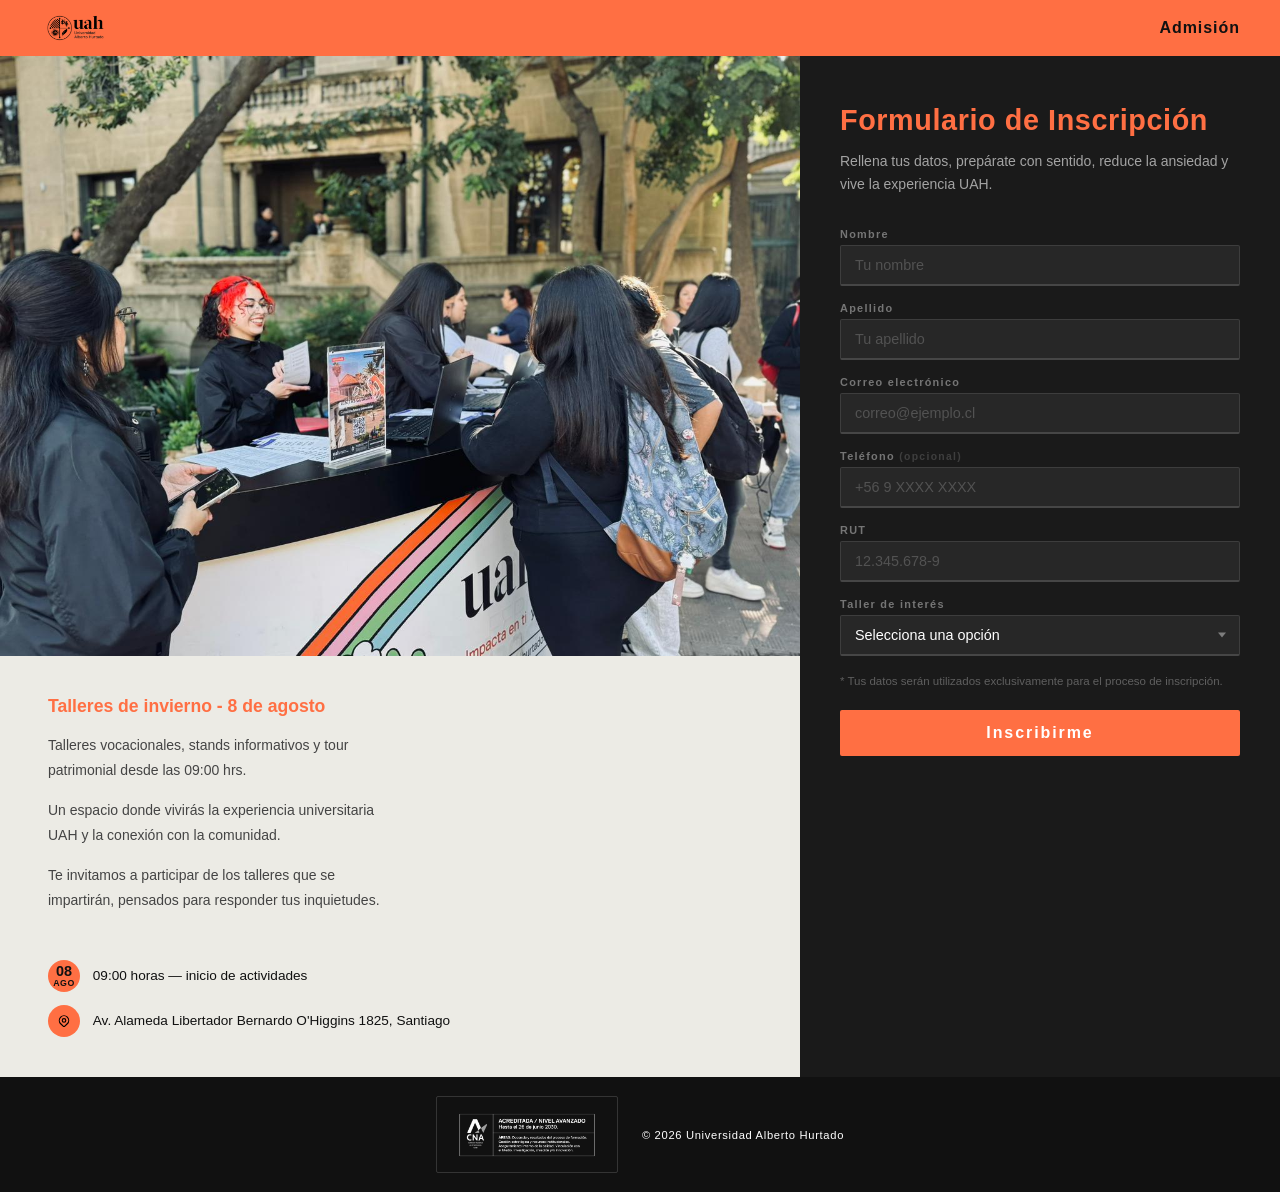
==== talleres-de-invierno/index.html @ 04c04ea0 "Added: Talleres de invierno Agregado formulario Talleres de invierno" ====
<!doctype html>
<html lang="es">
  <head>
    <meta charset="UTF-8" />
    <meta name="viewport" content="width=device-width, initial-scale=1.0" />
    <title>Talleres UAH · Inscripción</title>
    <link rel="stylesheet" href="../shared/styles.css" />
  </head>
  <body>
    <div id="form-app"></div>

    <script type="module">
      import { initForm } from "../shared/form-engine.js";

      const config = {
        // ── Encabezado ──────────────────────────────────────────────────────
        tituloImagen: "../talleres-de-invierno/assets/img/main-image.jpeg",

        // ── Info evento ─────────────────────────────────────────────────────
        descripcionTitulo: "Talleres de invierno - 8 de agosto",
        descripcion: [
          "Talleres vocacionales, stands informativos y tour patrimonial desde las 09:00 hrs.",
          "Un espacio donde vivirás la experiencia universitaria UAH y la conexión con la comunidad.",
          "Te invitamos a participar de los talleres que se impartirán, pensados para responder tus inquietudes.",
        ],
        meta: [
          {
            tipo: "fecha",
            valor: "08 AGO",
            texto: "09:00 horas — inicio de actividades",
          },
          {
            tipo: "ubicacion",
            texto: "Av. Alameda Libertador Bernardo O'Higgins 1825, Santiago",
          },
        ],

        // ── Formulario ──────────────────────────────────────────────────────
        subtitulo:
          "Rellena tus datos, prepárate con sentido, reduce la ansiedad y vive la experiencia UAH.",
        botonTexto: "Inscribirme",
        notaLegal:
          "Tus datos serán utilizados exclusivamente para el proceso de inscripción.",

        hubspot: {
          portalId: "51242713",
          formGuid: "7060729a-af75-41ef-af87-301948c11def",
        },
        sheets: {
          webhookUrl:
            "https://script.google.com/macros/s/AKfycbxPvkuygbdoj_zRcAdfvLyl3BcXq8dLfC-kDZzUG_7i_4_6j2fD11Jiq50fpwZp4S1u/exec",
        },
        interes: "Taller UAH",

        campos: [
          {
            id: "firstname",
            label: "Nombre",
            tipo: "text",
            requerido: true,
            placeholder: "Tu nombre",
          },
          {
            id: "lastname",
            label: "Apellido",
            tipo: "text",
            requerido: true,
            placeholder: "Tu apellido",
          },
          {
            id: "email",
            label: "Correo electrónico",
            tipo: "email",
            requerido: true,
            placeholder: "correo@ejemplo.cl",
          },
          {
            id: "phone",
            label: "Teléfono",
            tipo: "tel",
            requerido: false,
            placeholder: "+56 9 XXXX XXXX",
          },
          {
            id: "rut",
            label: "RUT",
            tipo: "rut",
            requerido: true,
            placeholder: "12.345.678-9",
          },
          {
            id: "taller_interes",
            label: "Taller de interés",
            tipo: "select",
            requerido: true,
            opciones: [
              "Taller de Pintura",
              "Taller de Fotografía",
              "Taller de Teatro",
              "Taller de Escritura Creativa",
              "Taller de Música",
            ],
          },
        ],
      };

      initForm(config);
    </script>
  </body>
</html>
---- shared/styles.css ----
@font-face {
  font-family: 'ReplicaStd';
  src: url('../assets/fonts/ReplicaStd-Regular.woff2') format('woff2');
  font-weight: 400;
}
@font-face {
  font-family: 'ReplicaStd';
  src: url('../assets/fonts/ReplicaStd-Bold.woff2') format('woff2');
  font-weight: 700;
}

*, *::before, *::after { box-sizing: border-box; margin: 0; padding: 0; }

:root {
  --orange:     #FF6F43;
  --orange-dk:  #E5643D;
  --beige:      #ecebe5;
  --black:      #111111;
  --dark:       #1a1a1a;
  --white:      #ffffff;
  --muted:      #888880;
  --border:     rgba(255,255,255,0.12);
  --radius:     2px;
}

html { font-size: 16px; scroll-behavior: smooth; }

body {
  font-family: 'ReplicaStd', sans-serif;
  background: var(--beige);
  color: var(--black);
  min-height: 100vh;
  display: flex;
  flex-direction: column;
}

/* ── Header ─────────────────────────────────── */
.site-header {
  background: var(--orange);
  padding: 0 2.5rem;
  height: 56px;
  display: flex;
  align-items: center;
  justify-content: space-between;
  position: sticky;
  top: 0;
  z-index: 100;
}

.site-header .logo img {
  height: 40px;
  display: block;
}

.site-header .header-tag {
  font-family: 'ReplicaStd', sans-serif;
  font-weight: 700;
  font-size: 1rem;
  letter-spacing: 0.06em;
  color: var(--black);
}

/* ── Layout principal ────────────────────────── */
.page-layout {
  display: grid;
  grid-template-columns: 1fr 480px;
  grid-template-rows: auto 1fr;
  grid-template-areas:
    "imagen    formulario"
    "info      formulario";
  flex: 1;
  min-height: calc(100vh - 56px);
}

.titulo-imagen-block {
  grid-area: imagen;
  overflow: hidden;
}

.titulo-imagen-block img {
  width: 100%;
  height: 100%;
  object-fit: cover;
  display: block;
}

.event-col {
  grid-area: info;
  background: var(--beige);
  display: flex;
  flex-direction: column;
  padding: 2.5rem 3rem;
  gap: 0;
}

.form-col {
  grid-area: formulario;
  background: var(--dark);
  padding: 3rem 2.5rem;
  display: flex;
  flex-direction: column;
}

/* ── Info evento ─────────────────────────────── */
.event-description h2 {
  color: var(--orange);
  font-size: 1.1rem;
  font-weight: 700;
  margin-bottom: 1rem;
}

.event-description p {
  font-size: 0.875rem;
  font-weight: 300;
  line-height: 1.75;
  color: #444;
  margin-bottom: 1rem;
  max-width: 44ch;
}

.event-meta {
  margin-top: auto;
  padding-top: 2rem;
  display: flex;
  flex-direction: column;
  gap: 0.8rem;
}

.event-meta-item {
  display: flex;
  align-items: flex-start;
  gap: 0.8rem;
  font-size: 0.85rem;
  color: var(--black);
  font-weight: 400;
}

.event-meta-dot {
  width: 32px;
  height: 32px;
  background: var(--orange);
  border-radius: 50%;
  display: flex;
  align-items: center;
  justify-content: center;
  flex-shrink: 0;
  color: var(--black);
}

.event-meta-dot.date {
  flex-direction: column;
  gap: 0;
}

.event-meta-dot .day {
  font-family: 'ReplicaStd', sans-serif;
  font-weight: 700;
  font-size: 0.9rem;
  line-height: 1;
}

.event-meta-dot .month {
  font-family: 'ReplicaStd', sans-serif;
  font-weight: 600;
  font-size: 0.55rem;
  letter-spacing: 0.05em;
  line-height: 1;
}

.event-meta-text {
  padding-top: 6px;
  line-height: 1.5;
}

/* ── Formulario ──────────────────────────────── */
.form-col-header {
  margin-bottom: 2rem;
}

.form-col-header h2 {
  font-family: 'ReplicaStd', sans-serif;
  font-weight: 700;
  font-size: 1.8rem;
  color: var(--orange);
  letter-spacing: 0.02em;
  margin-bottom: 0.8rem;
}

.form-col-header p {
  font-size: 0.875rem;
  font-weight: 300;
  line-height: 1.65;
  color: rgba(255,255,255,0.6);
}

/* ── Campos ──────────────────────────────────── */
.field-group {
  margin-bottom: 1rem;
  position: relative;
}

.field-group label {
  display: block;
  font-size: 0.68rem;
  font-weight: 600;
  letter-spacing: 0.12em;
  color: rgba(255,255,255,0.4);
  margin-bottom: 5px;
  transition: color 0.2s;
}

.field-group:focus-within label { color: var(--orange); }
.field-group.error label { color: #ff6b6b; }

.field-group input,
.field-group select {
  width: 100%;
  padding: 11px 14px;
  font-family: 'ReplicaStd', sans-serif;
  font-size: 0.9rem;
  font-weight: 400;
  color: var(--white);
  background: rgba(255,255,255,0.06);
  border: 1px solid rgba(255,255,255,0.1);
  border-bottom: 2px solid rgba(255,255,255,0.15);
  border-radius: var(--radius);
  outline: none;
  transition: border-color 0.2s, background 0.2s;
  appearance: none;
  -webkit-appearance: none;
}

.field-group input::placeholder { color: rgba(255,255,255,0.2); }

.field-group input:focus,
.field-group select:focus {
  border-bottom-color: var(--orange);
  background: rgba(255,255,255,0.08);
}

.field-group.error input,
.field-group.error select {
  border-bottom-color: #ff6b6b;
}

.field-group select option {
  background: var(--dark);
  color: var(--white);
}

.select-wrapper { position: relative; }
.select-wrapper::after {
  content: '';
  position: absolute;
  right: 14px;
  top: 50%;
  transform: translateY(-50%);
  width: 0; height: 0;
  border-left: 4px solid transparent;
  border-right: 4px solid transparent;
  border-top: 5px solid rgba(255,255,255,0.4);
  pointer-events: none;
}

.field-error {
  font-size: 0.7rem;
  color: #ff6b6b;
  margin-top: 4px;
  display: none;
  letter-spacing: 0.04em;
}
.field-group.error .field-error { display: block; }

/* ── Nota legal ──────────────────────────────── */
.form-legal {
  font-size: 0.72rem;
  color: rgba(255,255,255,0.3);
  line-height: 1.6;
  margin: 0.5rem 0 1.2rem;
}

/* ── Submit ──────────────────────────────────── */
.btn-submit {
  width: 100%;
  padding: 14px;
  background: var(--orange);
  color: var(--white);
  font-family: 'ReplicaStd', sans-serif;
  font-size: 1rem;
  font-weight: 700;
  letter-spacing: 0.12em;
  border: none;
  border-radius: var(--radius);
  cursor: pointer;
  transition: background 0.2s, transform 0.1s;
  display: flex;
  align-items: center;
  justify-content: center;
  gap: 10px;
}

.btn-submit:hover { background: var(--orange-dk); }
.btn-submit:active { transform: scale(0.99); }
.btn-submit:disabled { opacity: 0.5; cursor: not-allowed; }

.spinner {
  width: 16px; height: 16px;
  border: 2px solid rgba(255,255,255,0.35);
  border-top-color: #fff;
  border-radius: 50%;
  animation: spin 0.7s linear infinite;
  display: none;
}
.loading .spinner { display: block; }
@keyframes spin { to { transform: rotate(360deg); } }

/* ── Éxito ───────────────────────────────────── */
.success-screen {
  display: none;
  padding: 3rem 1rem;
  text-align: center;
  flex: 1;
  align-items: center;
  justify-content: center;
  flex-direction: column;
  gap: 1rem;
}
.success-screen.visible { display: flex; }

.success-icon {
  width: 56px; height: 56px;
  background: var(--orange);
  border-radius: 50%;
  display: flex;
  align-items: center;
  justify-content: center;
  animation: pop 0.4s cubic-bezier(0.175,0.885,0.32,1.275);
}
@keyframes pop {
  from { transform: scale(0); opacity: 0; }
  to   { transform: scale(1); opacity: 1; }
}

.success-screen h2 {
  font-family: 'ReplicaStd', sans-serif;
  font-weight: 700;
  font-size: 1.8rem;
  color: var(--white);
}
.success-screen p {
  font-size: 0.875rem;
  color: rgba(255,255,255,0.5);
  line-height: 1.7;
}

/* ── Footer ──────────────────────────────────── */
.site-footer {
  background: var(--black);
  padding: 1.2rem 2.5rem;
  display: flex;
  align-items: center;
  justify-content: center;
  gap: 1.5rem;
}

.footer-accreditation {
  display: flex;
  align-items: center;
  border: 1px solid rgba(255,255,255,0.15);
  padding: 0.6rem 1rem;
  border-radius: var(--radius);
}

.footer-accreditation img {
  height: 56px;
  display: block;
}

.footer-copy {
  font-size: 0.7rem;
  color: var(--white);
  letter-spacing: 0.06em;
}

/* ── Responsive ──────────────────────────────── */
@media (max-width: 860px) {
  .page-layout {
    grid-template-columns: 1fr;
    grid-template-areas:
      "imagen"
      "formulario"
      "info";
  }

  .titulo-imagen-block img {
    height: auto;
    object-fit: unset;
  }

  .form-col {
    padding: 2rem 1.5rem;
  }

  .event-col {
    padding: 2rem 1.5rem;
  }

  .site-footer {
    flex-direction: column;
    gap: 1rem;
    text-align: center;
    padding: 1.5rem;
  }
}
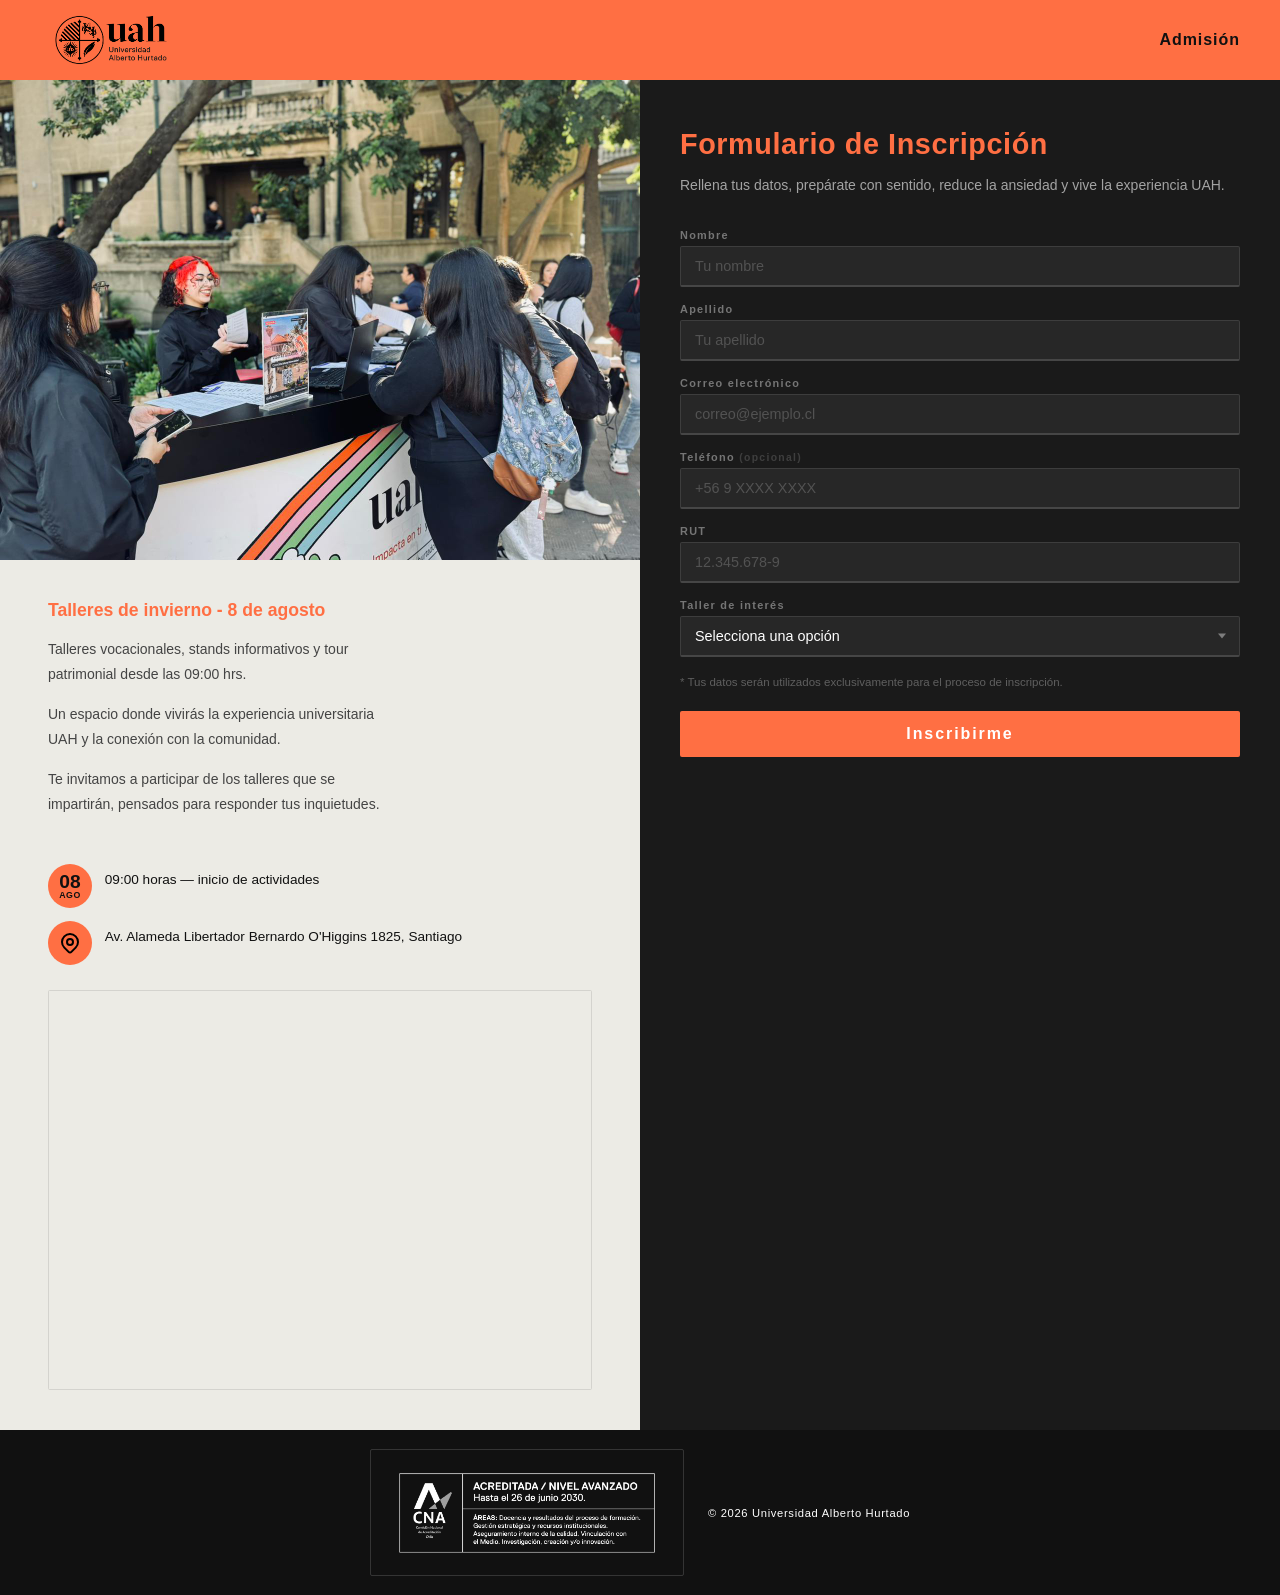
==== commit b3a43138: "Feature: Mapa de ubicación Agregado mapa de ubicación y mejora de estilos." ====
--- a/talleres-de-invierno/index.html
+++ b/talleres-de-invierno/index.html
@@ -32,6 +32,7 @@
           {
             tipo: "ubicacion",
             texto: "Av. Alameda Libertador Bernardo O'Higgins 1825, Santiago",
+            mapa: "https://www.google.com/maps/embed?pb=!1m18!1m12!1m3!1d3329.15053544463!2d-70.66482132346165!3d-33.44538439725422!2m3!1f0!2f0!3f0!3m2!1i1024!2i768!4f13.1!3m3!1m2!1s0x9662c5a99eb0004f%3A0xab9c121045daa3c6!2sAv.%20Alameda%20Libertador%20Bernardo%20O&#39;Higgins%201825%2C%20Santiago%2C%20Regi%C3%B3n%20Metropolitana!5e0!3m2!1sen!2scl!4v1780026179388!5m2!1sen!2scl",
           },
         ],
 
--- a/shared/styles.css
+++ b/shared/styles.css
@@ -1,32 +1,41 @@
 @font-face {
-  font-family: 'ReplicaStd';
-  src: url('../assets/fonts/ReplicaStd-Regular.woff2') format('woff2');
+  font-family: "ReplicaStd";
+  src: url("../assets/fonts/ReplicaStd-Regular.woff2") format("woff2");
   font-weight: 400;
 }
 @font-face {
-  font-family: 'ReplicaStd';
-  src: url('../assets/fonts/ReplicaStd-Bold.woff2') format('woff2');
-  font-weight: 700;
-}
-
-*, *::before, *::after { box-sizing: border-box; margin: 0; padding: 0; }
+  font-family: "ReplicaStd";
+  src: url("../assets/fonts/ReplicaStd-Bold.woff2") format("woff2");
+  font-weight: 700;
+}
+
+*,
+*::before,
+*::after {
+  box-sizing: border-box;
+  margin: 0;
+  padding: 0;
+}
 
 :root {
-  --orange:     #FF6F43;
-  --orange-dk:  #E5643D;
-  --beige:      #ecebe5;
-  --black:      #111111;
-  --dark:       #1a1a1a;
-  --white:      #ffffff;
-  --muted:      #888880;
-  --border:     rgba(255,255,255,0.12);
-  --radius:     2px;
-}
-
-html { font-size: 16px; scroll-behavior: smooth; }
+  --orange: #ff6f43;
+  --orange-dk: #e5643d;
+  --beige: #ecebe5;
+  --black: #111111;
+  --dark: #1a1a1a;
+  --white: #ffffff;
+  --muted: #888880;
+  --border: rgba(255, 255, 255, 0.12);
+  --radius: 2px;
+}
+
+html {
+  font-size: 16px;
+  scroll-behavior: smooth;
+}
 
 body {
-  font-family: 'ReplicaStd', sans-serif;
+  font-family: "ReplicaStd", sans-serif;
   background: var(--beige);
   color: var(--black);
   min-height: 100vh;
@@ -38,7 +47,7 @@
 .site-header {
   background: var(--orange);
   padding: 0 2.5rem;
-  height: 56px;
+  height: auto;
   display: flex;
   align-items: center;
   justify-content: space-between;
@@ -48,12 +57,12 @@
 }
 
 .site-header .logo img {
-  height: 40px;
+  height: 80px;
   display: block;
 }
 
 .site-header .header-tag {
-  font-family: 'ReplicaStd', sans-serif;
+  font-family: "ReplicaStd", sans-serif;
   font-weight: 700;
   font-size: 1rem;
   letter-spacing: 0.06em;
@@ -63,7 +72,7 @@
 /* ── Layout principal ────────────────────────── */
 .page-layout {
   display: grid;
-  grid-template-columns: 1fr 480px;
+  grid-template-columns: 1fr 1fr;
   grid-template-rows: auto 1fr;
   grid-template-areas:
     "imagen    formulario"
@@ -136,8 +145,8 @@
 }
 
 .event-meta-dot {
-  width: 32px;
-  height: 32px;
+  width: 44px;
+  height: 44px;
   background: var(--orange);
   border-radius: 50%;
   display: flex;
@@ -153,14 +162,14 @@
 }
 
 .event-meta-dot .day {
-  font-family: 'ReplicaStd', sans-serif;
-  font-weight: 700;
-  font-size: 0.9rem;
+  font-family: "ReplicaStd", sans-serif;
+  font-weight: 700;
+  font-size: 1.2rem;
   line-height: 1;
 }
 
 .event-meta-dot .month {
-  font-family: 'ReplicaStd', sans-serif;
+  font-family: "ReplicaStd", sans-serif;
   font-weight: 600;
   font-size: 0.55rem;
   letter-spacing: 0.05em;
@@ -171,14 +180,26 @@
   padding-top: 6px;
   line-height: 1.5;
 }
-
+.map-container {
+  width: 100%;
+  margin-top: 25px;
+  border-radius: var(--radius);
+  overflow: hidden;
+}
+
+.map-container iframe {
+  display: block;
+  width: 100% !important;
+  height: 400px; /* 👈 Súbelo aquí hasta que se vea del tamaño que quieres */
+  border: 1px solid rgba(0, 0, 0, 0.1);
+}
 /* ── Formulario ──────────────────────────────── */
 .form-col-header {
   margin-bottom: 2rem;
 }
 
 .form-col-header h2 {
-  font-family: 'ReplicaStd', sans-serif;
+  font-family: "ReplicaStd", sans-serif;
   font-weight: 700;
   font-size: 1.8rem;
   color: var(--orange);
@@ -190,7 +211,7 @@
   font-size: 0.875rem;
   font-weight: 300;
   line-height: 1.65;
-  color: rgba(255,255,255,0.6);
+  color: rgba(255, 255, 255, 0.6);
 }
 
 /* ── Campos ──────────────────────────────────── */
@@ -204,38 +225,46 @@
   font-size: 0.68rem;
   font-weight: 600;
   letter-spacing: 0.12em;
-  color: rgba(255,255,255,0.4);
+  color: rgba(255, 255, 255, 0.4);
   margin-bottom: 5px;
   transition: color 0.2s;
 }
 
-.field-group:focus-within label { color: var(--orange); }
-.field-group.error label { color: #ff6b6b; }
+.field-group:focus-within label {
+  color: var(--orange);
+}
+.field-group.error label {
+  color: #ff6b6b;
+}
 
 .field-group input,
 .field-group select {
   width: 100%;
   padding: 11px 14px;
-  font-family: 'ReplicaStd', sans-serif;
+  font-family: "ReplicaStd", sans-serif;
   font-size: 0.9rem;
   font-weight: 400;
   color: var(--white);
-  background: rgba(255,255,255,0.06);
-  border: 1px solid rgba(255,255,255,0.1);
-  border-bottom: 2px solid rgba(255,255,255,0.15);
+  background: rgba(255, 255, 255, 0.06);
+  border: 1px solid rgba(255, 255, 255, 0.1);
+  border-bottom: 2px solid rgba(255, 255, 255, 0.15);
   border-radius: var(--radius);
   outline: none;
-  transition: border-color 0.2s, background 0.2s;
+  transition:
+    border-color 0.2s,
+    background 0.2s;
   appearance: none;
   -webkit-appearance: none;
 }
 
-.field-group input::placeholder { color: rgba(255,255,255,0.2); }
+.field-group input::placeholder {
+  color: rgba(255, 255, 255, 0.2);
+}
 
 .field-group input:focus,
 .field-group select:focus {
   border-bottom-color: var(--orange);
-  background: rgba(255,255,255,0.08);
+  background: rgba(255, 255, 255, 0.08);
 }
 
 .field-group.error input,
@@ -248,17 +277,20 @@
   color: var(--white);
 }
 
-.select-wrapper { position: relative; }
+.select-wrapper {
+  position: relative;
+}
 .select-wrapper::after {
-  content: '';
+  content: "";
   position: absolute;
   right: 14px;
   top: 50%;
   transform: translateY(-50%);
-  width: 0; height: 0;
+  width: 0;
+  height: 0;
   border-left: 4px solid transparent;
   border-right: 4px solid transparent;
-  border-top: 5px solid rgba(255,255,255,0.4);
+  border-top: 5px solid rgba(255, 255, 255, 0.4);
   pointer-events: none;
 }
 
@@ -269,12 +301,14 @@
   display: none;
   letter-spacing: 0.04em;
 }
-.field-group.error .field-error { display: block; }
+.field-group.error .field-error {
+  display: block;
+}
 
 /* ── Nota legal ──────────────────────────────── */
 .form-legal {
   font-size: 0.72rem;
-  color: rgba(255,255,255,0.3);
+  color: rgba(255, 255, 255, 0.3);
   line-height: 1.6;
   margin: 0.5rem 0 1.2rem;
 }
@@ -285,34 +319,50 @@
   padding: 14px;
   background: var(--orange);
   color: var(--white);
-  font-family: 'ReplicaStd', sans-serif;
+  font-family: "ReplicaStd", sans-serif;
   font-size: 1rem;
   font-weight: 700;
   letter-spacing: 0.12em;
   border: none;
   border-radius: var(--radius);
   cursor: pointer;
-  transition: background 0.2s, transform 0.1s;
+  transition:
+    background 0.2s,
+    transform 0.1s;
   display: flex;
   align-items: center;
   justify-content: center;
   gap: 10px;
 }
 
-.btn-submit:hover { background: var(--orange-dk); }
-.btn-submit:active { transform: scale(0.99); }
-.btn-submit:disabled { opacity: 0.5; cursor: not-allowed; }
+.btn-submit:hover {
+  background: var(--orange-dk);
+}
+.btn-submit:active {
+  transform: scale(0.99);
+}
+.btn-submit:disabled {
+  opacity: 0.5;
+  cursor: not-allowed;
+}
 
 .spinner {
-  width: 16px; height: 16px;
-  border: 2px solid rgba(255,255,255,0.35);
+  width: 16px;
+  height: 16px;
+  border: 2px solid rgba(255, 255, 255, 0.35);
   border-top-color: #fff;
   border-radius: 50%;
   animation: spin 0.7s linear infinite;
   display: none;
 }
-.loading .spinner { display: block; }
-@keyframes spin { to { transform: rotate(360deg); } }
+.loading .spinner {
+  display: block;
+}
+@keyframes spin {
+  to {
+    transform: rotate(360deg);
+  }
+}
 
 /* ── Éxito ───────────────────────────────────── */
 .success-screen {
@@ -325,31 +375,40 @@
   flex-direction: column;
   gap: 1rem;
 }
-.success-screen.visible { display: flex; }
+.success-screen.visible {
+  display: flex;
+}
 
 .success-icon {
-  width: 56px; height: 56px;
+  width: 56px;
+  height: 56px;
   background: var(--orange);
   border-radius: 50%;
   display: flex;
   align-items: center;
   justify-content: center;
-  animation: pop 0.4s cubic-bezier(0.175,0.885,0.32,1.275);
+  animation: pop 0.4s cubic-bezier(0.175, 0.885, 0.32, 1.275);
 }
 @keyframes pop {
-  from { transform: scale(0); opacity: 0; }
-  to   { transform: scale(1); opacity: 1; }
+  from {
+    transform: scale(0);
+    opacity: 0;
+  }
+  to {
+    transform: scale(1);
+    opacity: 1;
+  }
 }
 
 .success-screen h2 {
-  font-family: 'ReplicaStd', sans-serif;
+  font-family: "ReplicaStd", sans-serif;
   font-weight: 700;
   font-size: 1.8rem;
   color: var(--white);
 }
 .success-screen p {
   font-size: 0.875rem;
-  color: rgba(255,255,255,0.5);
+  color: rgba(255, 255, 255, 0.5);
   line-height: 1.7;
 }
 
@@ -366,13 +425,13 @@
 .footer-accreditation {
   display: flex;
   align-items: center;
-  border: 1px solid rgba(255,255,255,0.15);
+  border: 1px solid rgba(255, 255, 255, 0.15);
   padding: 0.6rem 1rem;
   border-radius: var(--radius);
 }
 
 .footer-accreditation img {
-  height: 56px;
+  height: 106px;
   display: block;
 }
 
@@ -411,4 +470,4 @@
     text-align: center;
     padding: 1.5rem;
   }
-}+}
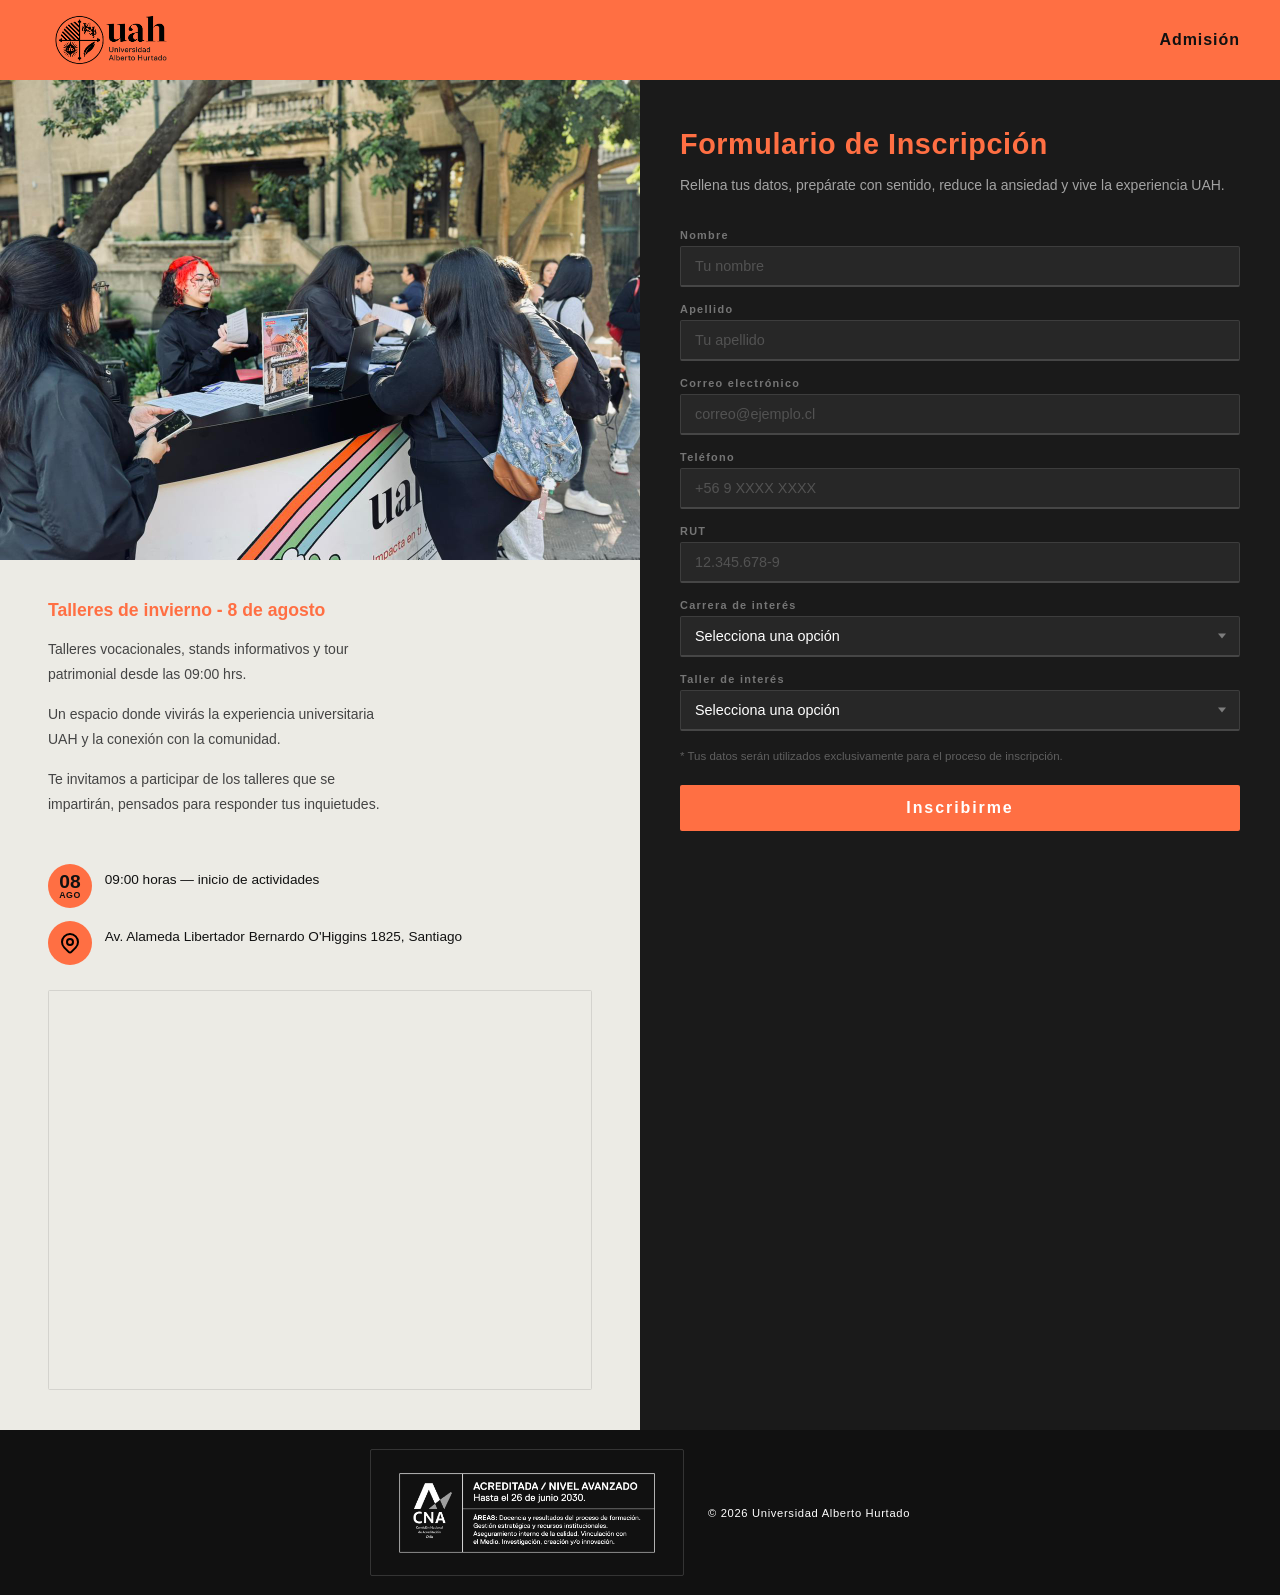
==== commit 222da9c9: "Feat: Formulario Taller de invierno Agregados estilos y config" ====
--- a/talleres-de-invierno/index.html
+++ b/talleres-de-invierno/index.html
@@ -79,7 +79,7 @@
             id: "phone",
             label: "Teléfono",
             tipo: "tel",
-            requerido: false,
+            requerido: true,
             placeholder: "+56 9 XXXX XXXX",
           },
           {
@@ -90,17 +90,52 @@
             placeholder: "12.345.678-9",
           },
           {
+            id: "carrera_interes",
+            label: "Carrera de interés",
+            tipo: "select",
+            requerido: true,
+            opciones: [
+              "Administración Pública",
+              "Antropología",
+              "Arqueología",
+              "Bachillerato en Filosofía",
+              "Bachillerato en Humanidades",
+              "Ciencia Política y Relaciones Internacionales",
+              "Contador Público Auditor",
+              "Derecho",
+              "Educación Básica",
+              "Educación Parvularia",
+              "Geografía",
+              "Gestión de Información, Bibliotecología y Archivística",
+              "Ingeniería Civil - Plan Común",
+              "Ingeniería Comercial",
+              "Interpretación Superior en Dirección Coral",
+              "Interpretación Superior en Música Antigua",
+              "Interpretación Superior Mención Canto",
+              "Licenciatura en Filosofía",
+              "Licenciatura en Historia",
+              "Licenciatura en Lengua y Literatura",
+              "Licenciatura en Teoría e Historia del Arte",
+              "Pedagogía en Biología y Ciencias Naturales en Educación Media",
+              "Pedagogía en Educación Diferencial",
+              "Pedagogía en Inglés",
+              "Pedagogía en Matemática",
+              "Pedagogía en Artes Visuales",
+              "Pedagogía en Filosofía",
+              "Pedagogía en Lengua Castellana y Comunicación",
+              "Pedagogía en Música",
+              "Periodismo",
+              "Psicología",
+              "Sociología",
+              "Trabajo Social",
+            ],
+          },
+          {
             id: "taller_interes",
             label: "Taller de interés",
             tipo: "select",
             requerido: true,
-            opciones: [
-              "Taller de Pintura",
-              "Taller de Fotografía",
-              "Taller de Teatro",
-              "Taller de Escritura Creativa",
-              "Taller de Música",
-            ],
+            opciones: ["Prueba"],
           },
         ],
       };
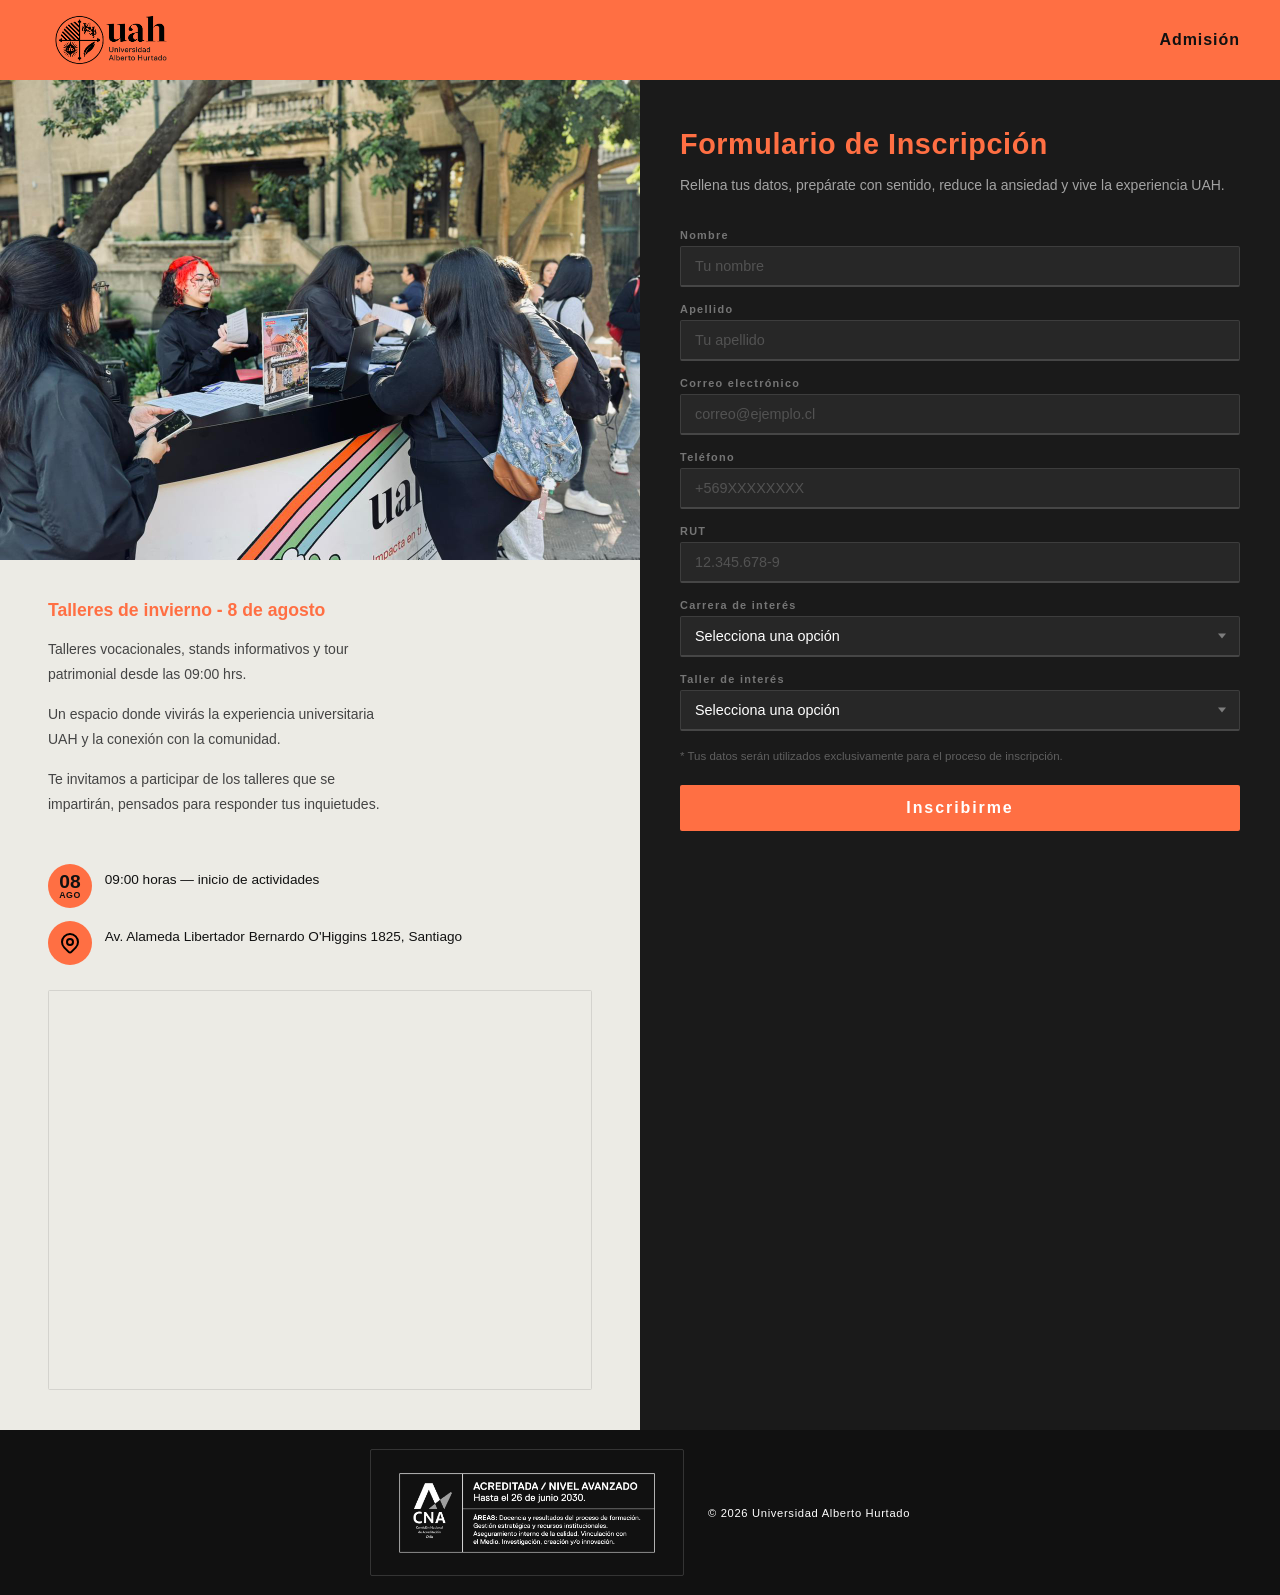
==== commit 5b02af4a: "fix: placeholder Arreglado placeholder para no incluir espacio" ====
--- a/talleres-de-invierno/index.html
+++ b/talleres-de-invierno/index.html
@@ -13,6 +13,7 @@
       import { initForm } from "../shared/form-engine.js";
 
       const config = {
+        titulo: "Talleres de Invierno UAH",
         // ── Encabezado ──────────────────────────────────────────────────────
         tituloImagen: "../talleres-de-invierno/assets/img/main-image.jpeg",
 
@@ -44,12 +45,12 @@
           "Tus datos serán utilizados exclusivamente para el proceso de inscripción.",
 
         hubspot: {
-          portalId: "51242713",
-          formGuid: "7060729a-af75-41ef-af87-301948c11def",
+          portalId: "5577023",
+          formGuid: "05190575-27d5-4c70-ae55-1eea92e4e6ad",
         },
         sheets: {
           webhookUrl:
-            "https://script.google.com/macros/s/AKfycbxPvkuygbdoj_zRcAdfvLyl3BcXq8dLfC-kDZzUG_7i_4_6j2fD11Jiq50fpwZp4S1u/exec",
+            "https://script.google.com/macros/s/AKfycbyXjrg3C8CBc_EAuDjMSnC4uZU3ORVl3Jn8HbnNLh6ZHqndO9OaRxi8Y8RMk2HFWDfkew/exec",
         },
         interes: "Taller UAH",
 
@@ -80,7 +81,7 @@
             label: "Teléfono",
             tipo: "tel",
             requerido: true,
-            placeholder: "+56 9 XXXX XXXX",
+            placeholder: "+569XXXXXXXX",
           },
           {
             id: "rut",
@@ -90,7 +91,7 @@
             placeholder: "12.345.678-9",
           },
           {
-            id: "carrera_interes",
+            id: "carrera",
             label: "Carrera de interés",
             tipo: "select",
             requerido: true,
